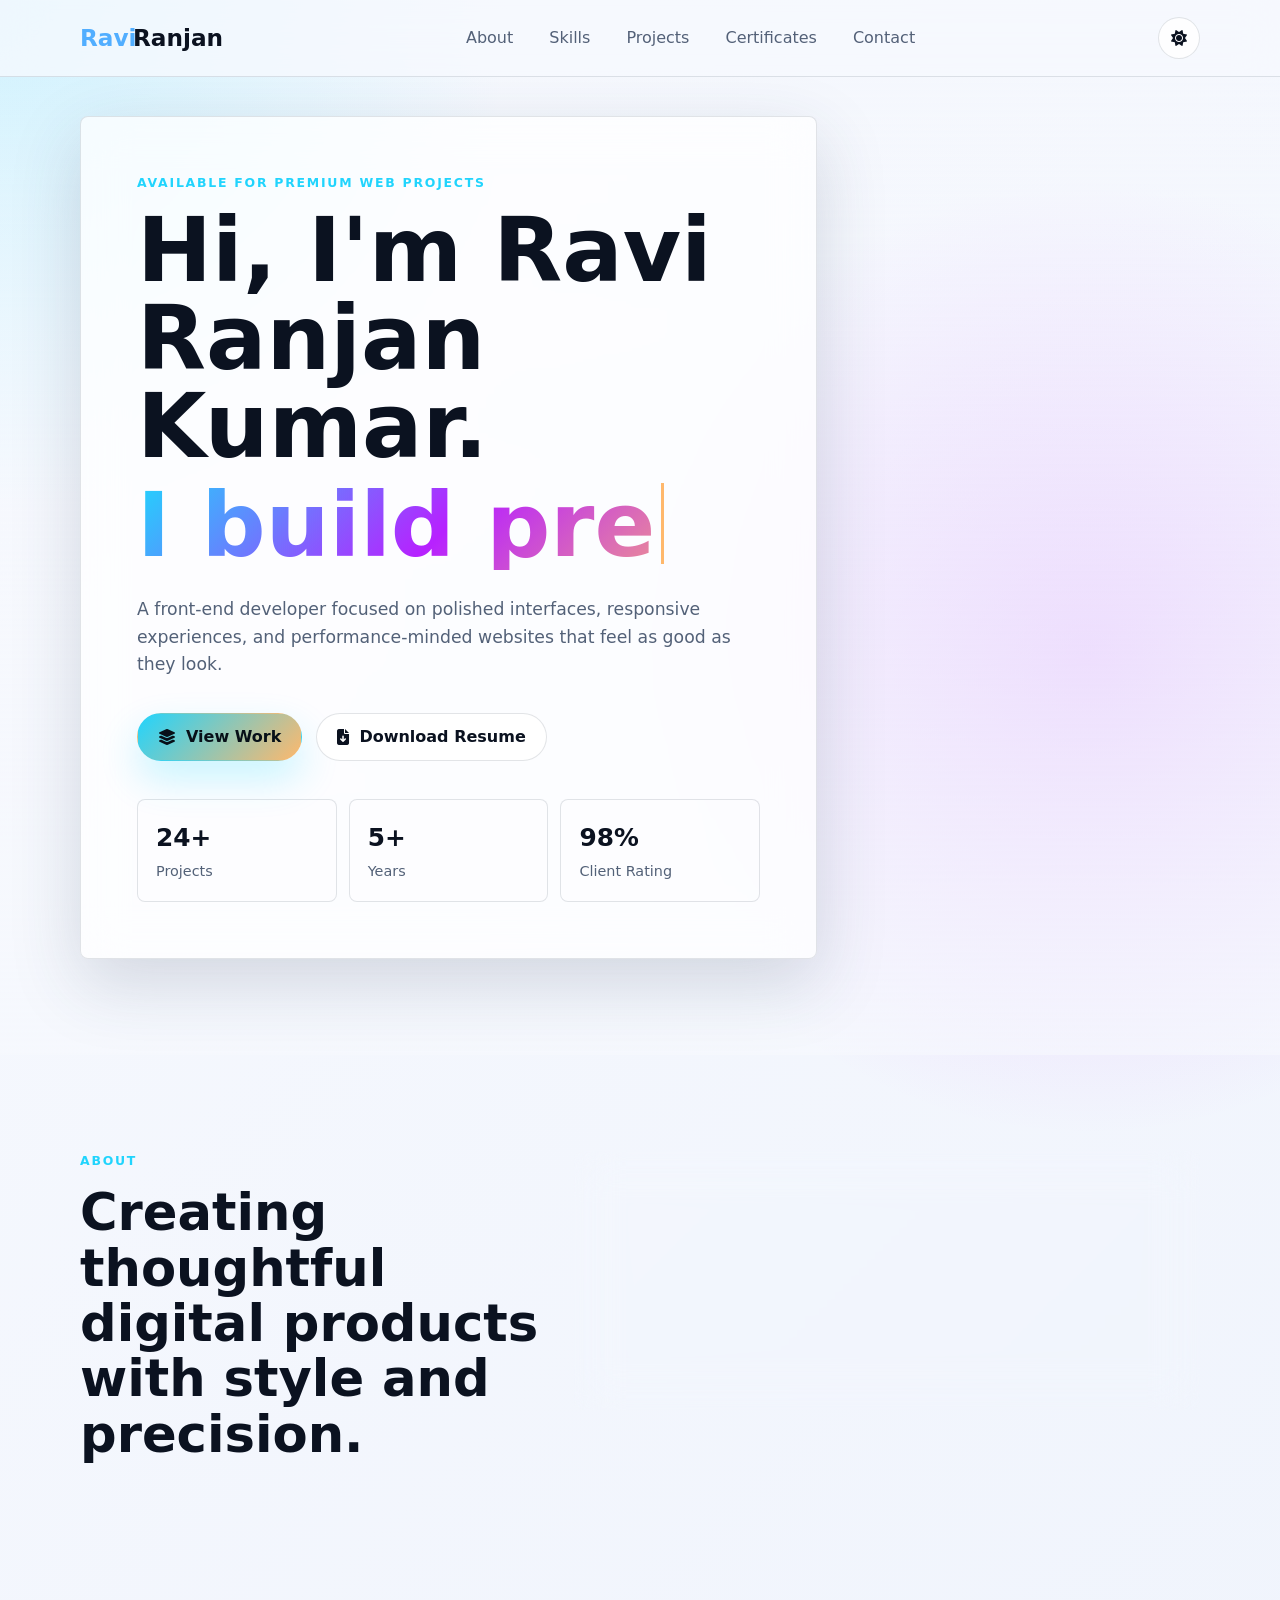
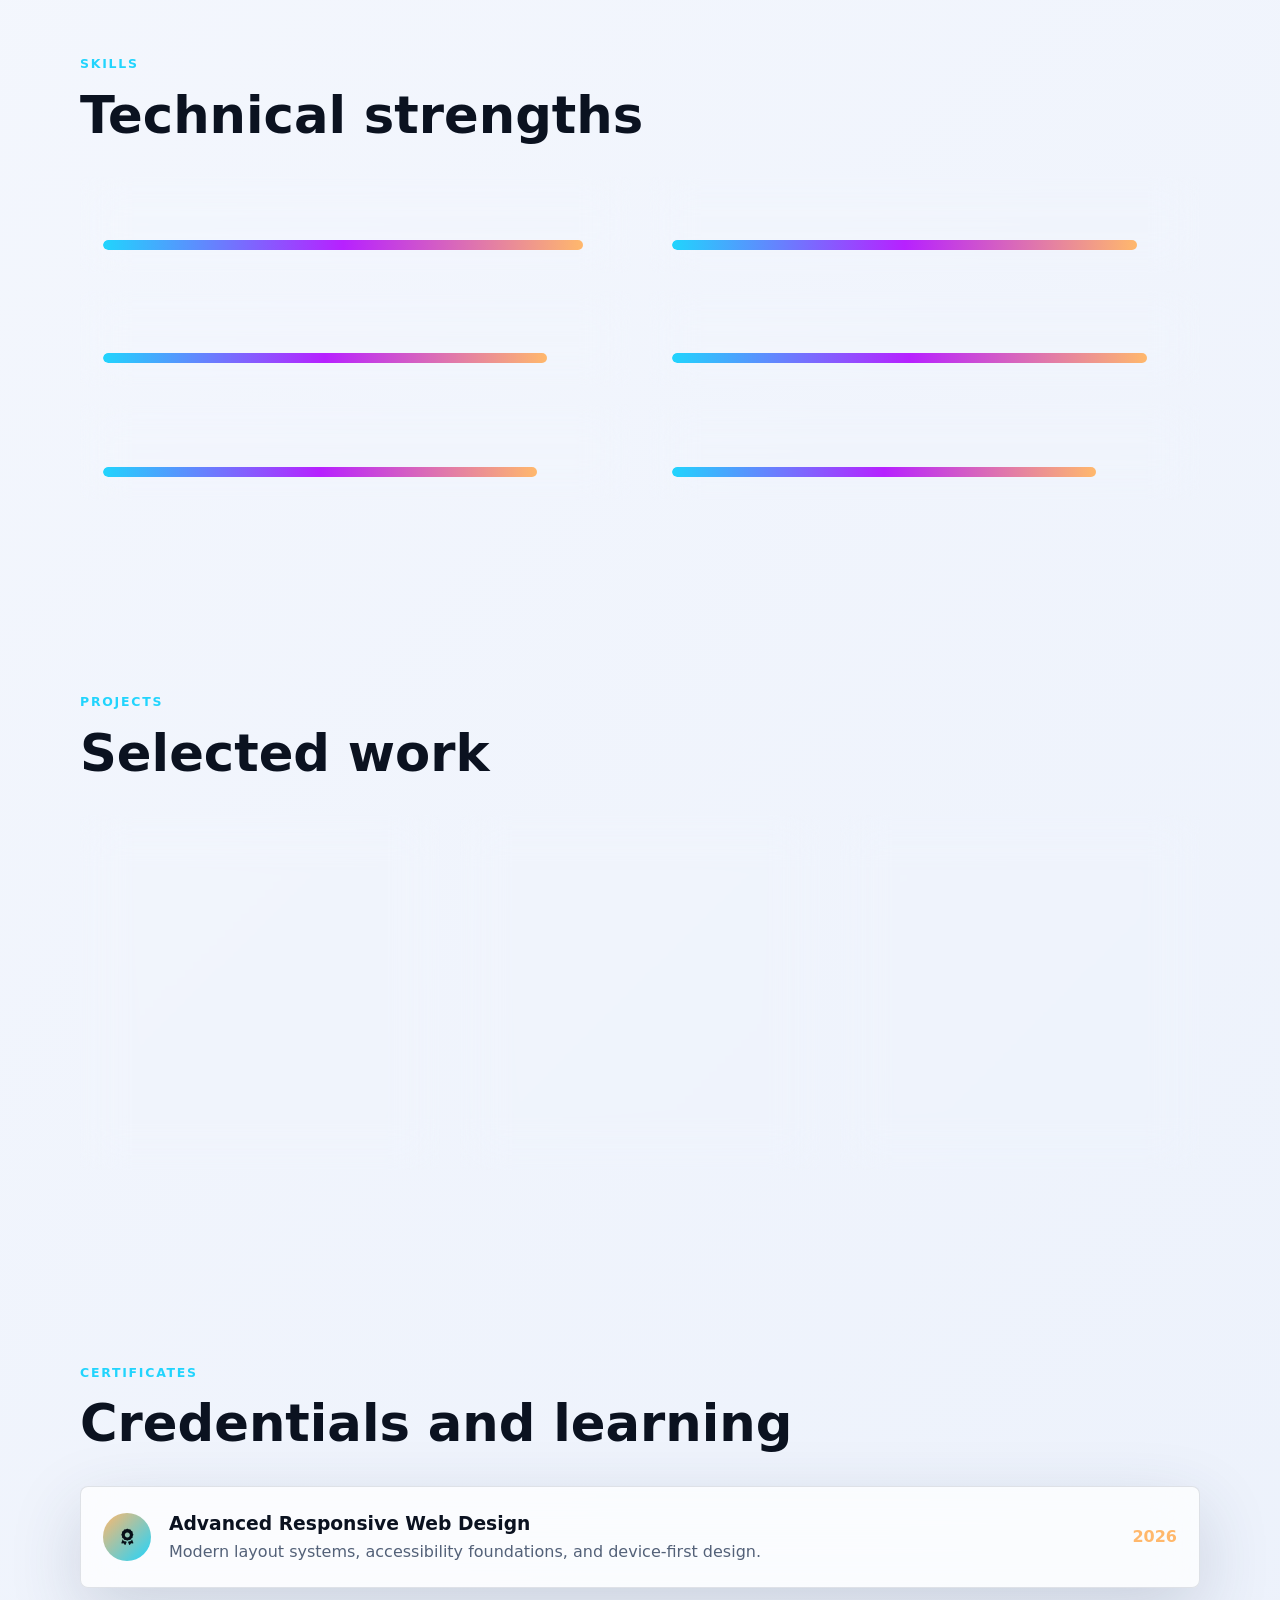
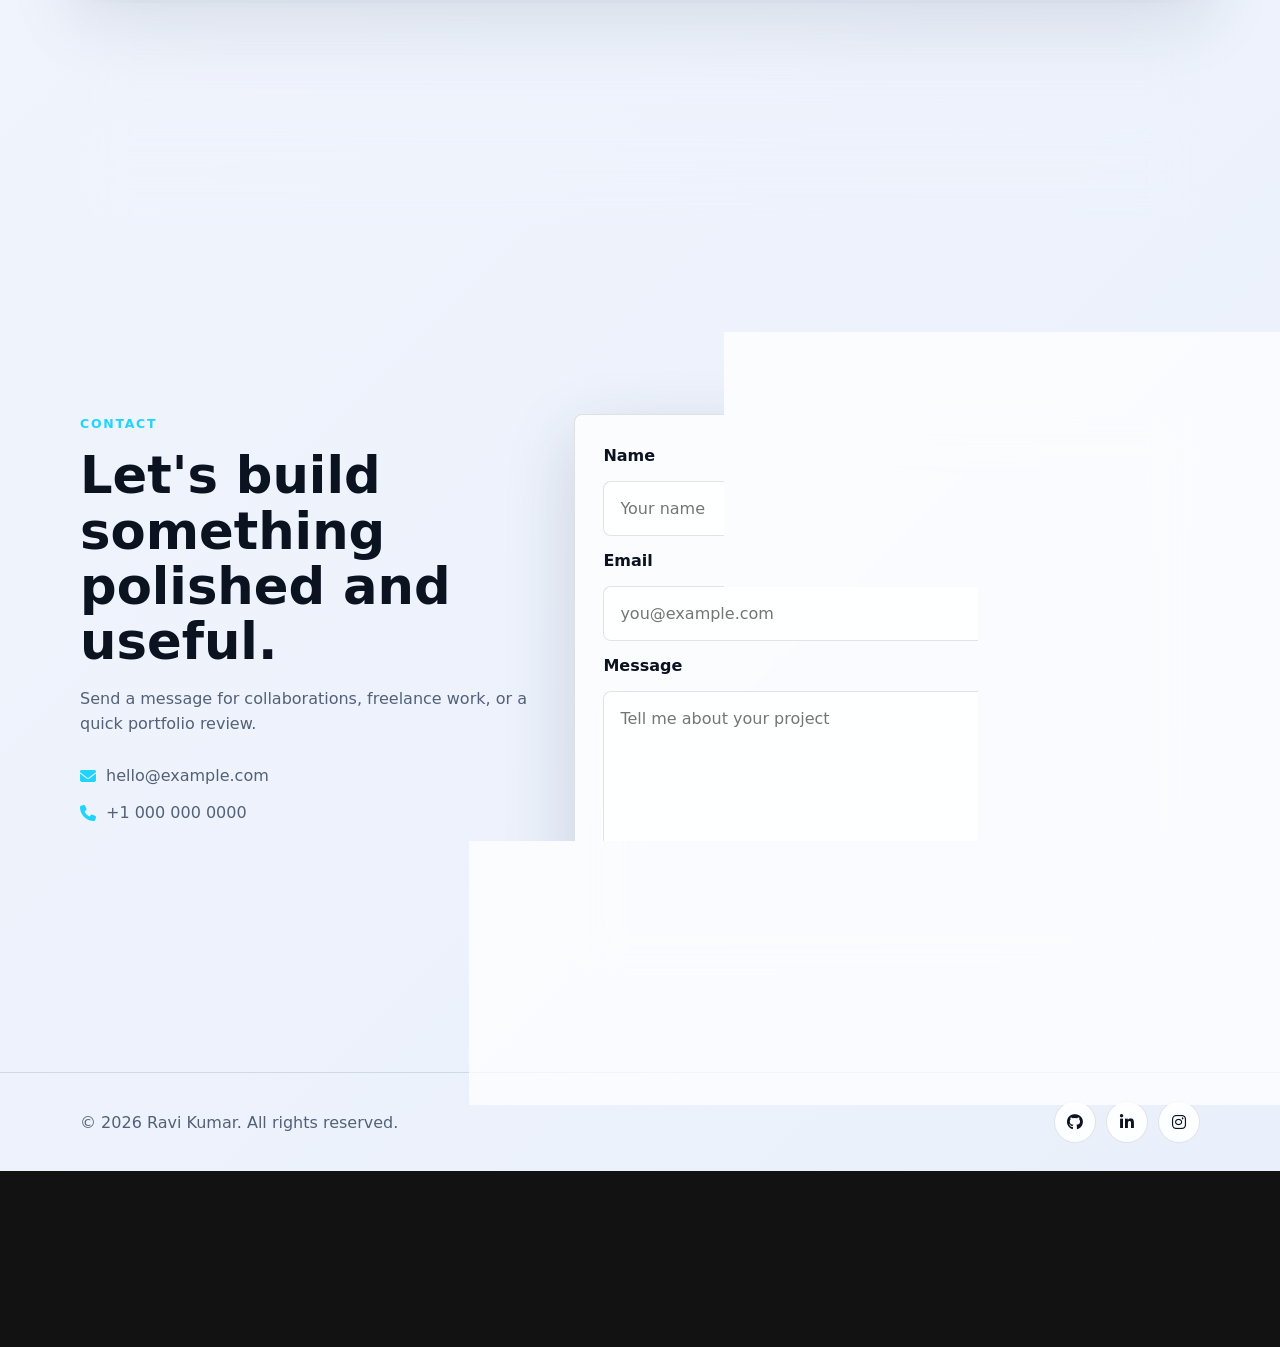
==== index.html @ 1dc15378 "Add initial HTML, CSS, and JavaScript files for portfolio website" ====
<!doctype html>
<html lang="en">
  <head>
    <meta charset="UTF-8" />
    <meta name="viewport" content="width=device-width, initial-scale=1.0" />
    <meta
      name="description"
      content="portfolio website for Ravi Ranjan Kumar, a front-end developer creating elegant, responsive, high-performing digital experiences."
    />
    <meta
      name="keywords"
      content="portfolio, front-end developer, web developer, UI designer, JavaScript, responsive website"
    />
    <meta name="author" content="Ravi Ranjan Kumar" />
    <meta name="theme-color" content="#0d1117" />
    <meta property="og:title" content="Ravi Ranjan Kumar | Portfolio" />
    <meta
      property="og:description"
      content="Explore projects, skills, certificates, and contact details for Ravi Ranjan Kumar."
    />
    <meta property="og:type" content="website" />
    <meta
      property="og:image"
      content="https://images.unsplash.com/photo-1498050108023-c5249f4df085"
    />
    <title>Ravi Ranjan Kumar | Portfolio</title>
    <link rel="canonical" href="https://example.com/" />
    <link rel="preconnect" href="https://cdnjs.cloudflare.com" />
    <link
      rel="stylesheet"
      href="https://cdnjs.cloudflare.com/ajax/libs/font-awesome/6.5.2/css/all.min.css"
    />
    <link rel="stylesheet" href="style.css" />
    <script type="application/ld+json">
      {
        "@context": "https://schema.org",
        "@type": "Person",
        "name": "Ravi Ranjan Kumar",
        "jobTitle": "Computer Science Student",
        "url": "https://yourdomain.com",
        "sameAs": [
          "https://github.com/raviranjan9601",
          "https://www.linkedin.com/in/raviranjan9601/"
        ],
        "knowsAbout": [
          "C",
          "Python",
          "HTML",
          "CSS",
          "JavaScript",
          "React",
          "Git",
          "GitHub"
        ]
      }
    </script>
  </head>
  <body>
    <header class="site-header" id="top">
      <nav class="nav container" aria-label="Primary navigation">
        <a class="logo" href="#top" aria-label="Ravi Ranjan Kumar home"
          ><span>Ravi</span>Ranjan</a
        >
        <button
          class="nav-toggle"
          type="button"
          aria-label="Open navigation"
          aria-expanded="false"
        >
          <i class="fa-solid fa-bars"></i>
        </button>
        <ul class="nav-menu">
          <li><a href="#about">About</a></li>
          <li><a href="#skills">Skills</a></li>
          <li><a href="#projects">Projects</a></li>
          <li><a href="#certificates">Certificates</a></li>
          <li><a href="#contact">Contact</a></li>
        </ul>
        <button
          class="theme-toggle"
          type="button"
          aria-label="Toggle dark and light mode"
        >
          <i class="fa-solid fa-moon"></i>
        </button>
      </nav>
    </header>
    <main>
      <section class="hero section" aria-labelledby="hero-title">
        <div class="hero-bg" aria-hidden="true"></div>
        <div class="container hero-grid">
          <div class="hero-content glass-panel">
            <p class="eyebrow">Available for premium web projects</p>
            <h1 id="hero-title">
              Hi, I'm Ravi Ranjan Kumar.<span class="typing-line"
                >I build <span id="typing-text"></span
              ></span>
            </h1>
            <p class="hero-copy">
              A front-end developer focused on polished interfaces, responsive
              experiences, and performance-minded websites that feel as good as
              they look.
            </p>
            <div class="hero-actions">
              <a class="btn primary" href="#projects"
                ><i class="fa-solid fa-layer-group"></i>View Work</a
              >
              <button class="btn secondary" id="resumeBtn" type="button">
                <i class="fa-solid fa-file-arrow-down"></i>Download Resume
              </button>
            </div>
            <div class="hero-stats" aria-label="Portfolio highlights">
              <div><strong>24+</strong><span>Projects</span></div>
              <div><strong>5+</strong><span>Years</span></div>
              <div><strong>98%</strong><span>Client Rating</span></div>
            </div>
          </div>
          <!-- <aside class="profile-card glass-panel" aria-label="Profile summary">
            <div class="profile-orbit"></div>
            <div class="avatar"><i class="fa-solid fa-code"></i></div>
            <h2>Front-End Developer</h2>
            <p>
              Design systems, animated UI, accessible layouts, and clean
              JavaScript.
            </p>
            <div class="socials" aria-label="Social media links">
              <a
                href="https://github.com/raviranjan9601"
                aria-label="GitHub profile"
                ><i class="fa-brands fa-github"></i
              ></a>
              <a
                href="https://linkedin.com/in/raviranjan9601"
                aria-label="LinkedIn profile"
                ><i class="fa-brands fa-linkedin-in"></i
              ></a>
              <a
                href="https://instagram.com/raviranjan.9601"
                aria-label="Instagram profile"
                ><i class="fa-brands fa-instagram"></i
              ></a>
              <a href="mailto:raviranjan9601@gmail.com" aria-label="Email Ravi"
                ><i class="fa-solid fa-envelope"></i
              ></a>
            </div>
          </aside> -->
        </div>
      </section>
      <section class="section about" id="about" aria-labelledby="about-title">
        <div class="container split-section">
          <div>
            <p class="section-kicker">About</p>
            <h2 id="about-title">
              Creating thoughtful digital products with style and precision.
            </h2>
          </div>
          <div class="glass-panel prose">
            <p>
              I craft modern web experiences for founders, agencies, and teams
              who care about visual quality, usability, and dependable
              execution. My work combines clean front-end architecture with a
              sharp eye for interaction detail.
            </p>
            <p>
              From landing pages to product dashboards, I turn ideas into fast,
              responsive, accessible interfaces built with HTML, CSS, and
              JavaScript.
            </p>
          </div>
        </div>
      </section>
      <section class="section" id="skills" aria-labelledby="skills-title">
        <div class="container">
          <div class="section-heading">
            <p class="section-kicker">Skills</p>
            <h2 id="skills-title">Technical strengths</h2>
          </div>
          <div class="skills-grid">
            <article class="skill-card glass-panel">
              <div class="skill-top">
                <span><i class="fa-brands fa-html5"></i>HTML5</span
                ><strong>95%</strong>
              </div>
              <div class="progress"><span style="--level: 95%"></span></div>
            </article>
            <article class="skill-card glass-panel">
              <div class="skill-top">
                <span><i class="fa-brands fa-css3-alt"></i>CSS3</span
                ><strong>92%</strong>
              </div>
              <div class="progress"><span style="--level: 92%"></span></div>
            </article>
            <article class="skill-card glass-panel">
              <div class="skill-top">
                <span><i class="fa-brands fa-js"></i>JavaScript</span
                ><strong>88%</strong>
              </div>
              <div class="progress"><span style="--level: 88%"></span></div>
            </article>
            <article class="skill-card glass-panel">
              <div class="skill-top">
                <span
                  ><i class="fa-solid fa-mobile-screen"></i>Responsive UI</span
                ><strong>94%</strong>
              </div>
              <div class="progress"><span style="--level: 94%"></span></div>
            </article>
            <article class="skill-card glass-panel">
              <div class="skill-top">
                <span><i class="fa-solid fa-gauge-high"></i>Performance</span
                ><strong>86%</strong>
              </div>
              <div class="progress"><span style="--level: 86%"></span></div>
            </article>
            <article class="skill-card glass-panel">
              <div class="skill-top">
                <span
                  ><i class="fa-solid fa-universal-access"></i
                  >Accessibility</span
                ><strong>84%</strong>
              </div>
              <div class="progress"><span style="--level: 84%"></span></div>
            </article>
          </div>
        </div>
      </section>
      <section
        class="section projects"
        id="projects"
        aria-labelledby="projects-title"
      >
        <div class="container">
          <div class="section-heading">
            <p class="section-kicker">Projects</p>
            <h2 id="projects-title">Selected work</h2>
          </div>
          <div class="project-grid">
            <article class="project-card glass-panel">
              <div class="project-icon">
                <i class="fa-solid fa-chart-line"></i>
              </div>
              <h3>Insight Analytics</h3>
              <p>
                A responsive SaaS dashboard with real-time cards, animated
                charts, and refined data states.
              </p>
              <div class="tags">
                <span>HTML</span><span>CSS</span><span>JavaScript</span>
              </div>
              <a href="#contact"
                >Discuss Project <i class="fa-solid fa-arrow-right"></i
              ></a>
            </article>
            <article class="project-card glass-panel">
              <div class="project-icon"><i class="fa-solid fa-store"></i></div>
              <h3>Nova Commerce</h3>
              <p>
                A premium storefront concept with product filtering, polished
                cards, and mobile-first checkout UI.
              </p>
              <div class="tags">
                <span>UI</span><span>Responsive</span><span>SEO</span>
              </div>
              <a href="#contact"
                >Discuss Project <i class="fa-solid fa-arrow-right"></i
              ></a>
            </article>
            <article class="project-card glass-panel">
              <div class="project-icon">
                <i class="fa-solid fa-calendar-check"></i>
              </div>
              <h3>Studio Planner</h3>
              <p>
                A clean productivity interface with task boards, calendar
                previews, and smooth micro-interactions.
              </p>
              <div class="tags">
                <span>UX</span><span>Animation</span><span>CSS</span>
              </div>
              <a href="#contact"
                >Discuss Project <i class="fa-solid fa-arrow-right"></i
              ></a>
            </article>
          </div>
        </div>
      </section>
      <section
        class="section"
        id="certificates"
        aria-labelledby="certificates-title"
      >
        <div class="container">
          <div class="section-heading">
            <p class="section-kicker">Certificates</p>
            <h2 id="certificates-title">Credentials and learning</h2>
          </div>
          <div class="certificate-list">
            <article class="certificate-item glass-panel">
              <i class="fa-solid fa-award"></i>
              <div>
                <h3>Advanced Responsive Web Design</h3>
                <p>
                  Modern layout systems, accessibility foundations, and
                  device-first design.
                </p>
              </div>
              <span>2026</span>
            </article>
            <article class="certificate-item glass-panel">
              <i class="fa-solid fa-certificate"></i>
              <div>
                <h3>JavaScript Algorithms and UI Patterns</h3>
                <p>
                  Interactive components, clean state handling, and browser
                  performance.
                </p>
              </div>
              <span>2025</span>
            </article>
            <article class="certificate-item glass-panel">
              <i class="fa-solid fa-shield-halved"></i>
              <div>
                <h3>Web Accessibility Essentials</h3>
                <p>
                  Semantic HTML, keyboard support, readable contrast, and
                  inclusive interfaces.
                </p>
              </div>
              <span>2025</span>
            </article>
          </div>
        </div>
      </section>
      <section
        class="section contact"
        id="contact"
        aria-labelledby="contact-title"
      >
        <div class="container contact-grid">
          <div>
            <p class="section-kicker">Contact</p>
            <h2 id="contact-title">
              Let's build something polished and useful.
            </h2>
            <p class="contact-copy">
              Send a message for collaborations, freelance work, or a quick
              portfolio review.
            </p>
            <div class="contact-links">
              <a href="mailto:hello@example.com"
                ><i class="fa-solid fa-envelope"></i>hello@example.com</a
              ><a href="tel:+10000000000"
                ><i class="fa-solid fa-phone"></i>+1 000 000 0000</a
              >
            </div>
          </div>
          <form class="contact-form glass-panel" id="contactForm">
            <label for="name">Name</label
            ><input
              id="name"
              name="name"
              type="text"
              placeholder="Your name"
              required
            /><label for="email">Email</label
            ><input
              id="email"
              name="email"
              type="email"
              placeholder="you@example.com"
              required
            /><label for="message">Message</label
            ><textarea
              id="message"
              name="message"
              rows="5"
              placeholder="Tell me about your project"
              required
            ></textarea
            ><button class="btn primary" type="submit">
              <i class="fa-solid fa-paper-plane"></i>Send Message
            </button>
            <p
              class="form-status"
              id="formStatus"
              role="status"
              aria-live="polite"
            ></p>
          </form>
        </div>
      </section>
    </main>
    <footer class="footer">
      <div class="container footer-content">
        <p>&copy; <span id="year"></span> Ravi Kumar. All rights reserved.</p>
        <div class="socials" aria-label="Footer social links">
          <a href="https://github.com/" aria-label="GitHub profile"
            ><i class="fa-brands fa-github"></i></a
          ><a href="https://linkedin.com/" aria-label="LinkedIn profile"
            ><i class="fa-brands fa-linkedin-in"></i></a
          ><a href="https://instagram.com/" aria-label="Instagram profile"
            ><i class="fa-brands fa-instagram"></i
          ></a>
        </div>
      </div>
    </footer>
    <script src="script.js"></script>
  </body>
</html>
---- style.css ----
:root {
  color-scheme: dark;
  --bg: #080b12;
  --bg-soft: #101623;
  --text: #f7f9ff;
  --muted: #aeb8ce;
  --panel: rgba(255, 255, 255, 0.09);
  --panel-strong: rgba(255, 255, 255, 0.14);
  --border: rgba(255, 255, 255, 0.18);
  --shadow: 0 24px 80px rgba(0, 0, 0, 0.35);
  --primary: #21d4fd;
  --secondary: #b721ff;
  --accent: #ffb86c;
  --success: #45f0a3;
  --radius: 8px;
  --header-height: 76px;
}
body.light-mode {
  color-scheme: light;
  --bg: #f7f9fe;
  --bg-soft: #eaf0fb;
  --text: #0b1220;
  --muted: #536178;
  --panel: rgba(255, 255, 255, 0.72);
  --panel-strong: rgba(255, 255, 255, 0.9);
  --border: rgba(20, 36, 63, 0.12);
  --shadow: 0 24px 70px rgba(45, 63, 91, 0.18);
}
* {
  box-sizing: border-box;
}
html {
  scroll-behavior: smooth;
  scroll-padding-top: var(--header-height);
}
body {
  margin: 0;
  min-height: 100vh;
  background:
    radial-gradient(
      circle at top left,
      rgba(33, 212, 253, 0.22),
      transparent 32rem
    ),
    radial-gradient(
      circle at 85% 15%,
      rgba(183, 33, 255, 0.2),
      transparent 30rem
    ),
    linear-gradient(135deg, var(--bg), var(--bg-soft));
  color: var(--text);
  font-family:
    Inter,
    ui-sans-serif,
    system-ui,
    -apple-system,
    BlinkMacSystemFont,
    "Segoe UI",
    sans-serif;
  line-height: 1.6;
  letter-spacing: 0;
}
body.nav-open {
  overflow: hidden;
}
a {
  color: inherit;
  text-decoration: none;
}
button,
input,
textarea {
  font: inherit;
}
.container {
  width: min(1120px, calc(100% - 32px));
  margin: 0 auto;
}
.section {
  padding: 96px 0;
}
.glass-panel {
  background: var(--panel);
  border: 1px solid var(--border);
  border-radius: var(--radius);
  box-shadow: var(--shadow);
  backdrop-filter: blur(22px);
  -webkit-backdrop-filter: blur(22px);
}
.site-header {
  position: fixed;
  z-index: 50;
  top: 0;
  left: 0;
  width: 100%;
  background: rgba(8, 11, 18, 0.65);
  border-bottom: 1px solid var(--border);
  backdrop-filter: blur(20px);
  -webkit-backdrop-filter: blur(20px);
}
body.light-mode .site-header {
  background: rgba(247, 249, 254, 0.78);
}
.nav {
  min-height: var(--header-height);
  display: flex;
  align-items: center;
  justify-content: space-between;
  gap: 18px;
}
.logo {
  display: inline-flex;
  align-items: center;
  gap: 3px;
  font-size: 1.45rem;
  font-weight: 800;
}
.logo span {
  display: grid;
  width: 50px;
  height: 38px;
  place-items: center;
  color: #51aeff;
  border-radius: 50%;
}
.nav-menu {
  display: flex;
  align-items: center;
  justify-content: center;
  gap: 8px;
  padding: 0;
  margin: 0;
  list-style: none;
}
.nav-menu a {
  display: inline-flex;
  min-height: 40px;
  align-items: center;
  padding: 0 14px;
  color: var(--muted);
  border-radius: 999px;
  transition:
    color 0.2s ease,
    background 0.2s ease;
}
.nav-menu a:hover,
.nav-menu a:focus-visible {
  color: var(--text);
  background: var(--panel-strong);
  outline: 0;
}
.theme-toggle,
.nav-toggle {
  display: inline-grid;
  width: 42px;
  height: 42px;
  place-items: center;
  color: var(--text);
  background: var(--panel);
  border: 1px solid var(--border);
  border-radius: 50%;
  cursor: pointer;
}
.nav-toggle {
  display: none;
}
.hero {
  position: relative;
  min-height: 100vh;
  display: grid;
  align-items: center;
  padding-top: calc(var(--header-height) + 40px);
  overflow: hidden;
}
.hero-bg {
  position: absolute;
  inset: 0;
  background: linear-gradient(rgba(8, 11, 18, 0.42), rgba(8, 11, 18, 0.8))
    center/cover;
  opacity: 0.72;
}
body.light-mode .hero-bg {
  background: linear-gradient(
      rgba(247, 249, 254, 0.2),
      rgba(247, 249, 254, 0.82)
    )
    center/cover;
}
.hero-grid {
  position: relative;
  display: grid;
  grid-template-columns: minmax(0, 1.35fr) minmax(280px, 0.65fr);
  gap: 28px;
  align-items: center;
}
.hero-content {
  padding: clamp(28px, 5vw, 56px);
}
.eyebrow,
.section-kicker {
  margin: 0 0 14px;
  color: var(--primary);
  font-size: 0.78rem;
  font-weight: 800;
  letter-spacing: 0.14em;
  text-transform: uppercase;
}
h1,
h2,
h3,
p {
  overflow-wrap: anywhere;
}
h1 {
  max-width: 880px;
  margin: 0;
  font-size: clamp(2.65rem, 7vw, 5.8rem);
  line-height: 0.98;
}
.typing-line {
  display: block;
  margin-top: 12px;
  background: linear-gradient(
    135deg,
    var(--primary),
    var(--secondary),
    var(--accent)
  );
  -webkit-background-clip: text;
  background-clip: text;
  color: transparent;
}
#typing-text::after {
  content: "";
  display: inline-block;
  width: 3px;
  height: 0.9em;
  margin-left: 6px;
  background: var(--accent);
  vertical-align: -0.08em;
  animation: blink 0.8s steps(2, start) infinite;
}
@keyframes blink {
  50% {
    opacity: 0;
  }
}
.hero-copy {
  max-width: 690px;
  margin: 26px 0 0;
  color: var(--muted);
  font-size: 1.08rem;
}
.hero-actions {
  display: flex;
  flex-wrap: wrap;
  gap: 14px;
  margin-top: 34px;
}
.btn {
  display: inline-flex;
  min-height: 48px;
  align-items: center;
  justify-content: center;
  gap: 10px;
  padding: 0 20px;
  border: 1px solid transparent;
  border-radius: 999px;
  cursor: pointer;
  font-weight: 800;
  transition:
    transform 0.2s ease,
    box-shadow 0.2s ease,
    border-color 0.2s ease;
}
.btn:hover,
.btn:focus-visible {
  transform: translateY(-2px);
  outline: 0;
}
.btn.primary {
  color: #071018;
  background: linear-gradient(135deg, var(--primary), var(--accent));
  box-shadow: 0 18px 38px rgba(33, 212, 253, 0.24);
}
.btn.secondary {
  color: var(--text);
  background: var(--panel-strong);
  border-color: var(--border);
}
.hero-stats {
  display: grid;
  grid-template-columns: repeat(3, minmax(0, 1fr));
  gap: 12px;
  margin-top: 38px;
}
.hero-stats div {
  padding: 18px;
  border: 1px solid var(--border);
  border-radius: var(--radius);
  background: rgba(255, 255, 255, 0.07);
}
.hero-stats strong {
  display: block;
  font-size: 1.55rem;
}
.hero-stats span {
  color: var(--muted);
  font-size: 0.9rem;
}
.profile-card {
  position: relative;
  min-height: 460px;
  display: flex;
  flex-direction: column;
  align-items: center;
  justify-content: center;
  padding: 34px;
  text-align: center;
  overflow: hidden;
}
.profile-card h2 {
  margin: 24px 0 10px;
  font-size: 1.55rem;
}
.profile-card p {
  margin: 0;
  color: var(--muted);
}
.profile-orbit {
  position: absolute;
  width: 260px;
  height: 260px;
  border: 1px solid rgba(255, 255, 255, 0.18);
  border-radius: 50%;
  animation: spin 18s linear infinite;
}
.profile-orbit:before {
  content: "";
  position: absolute;
  top: 24px;
  left: 28px;
  width: 18px;
  height: 18px;
  border-radius: 50%;
  background: var(--accent);
  box-shadow: 0 0 28px var(--accent);
}
@keyframes spin {
  to {
    transform: rotate(360deg);
  }
}
.avatar {
  position: relative;
  display: grid;
  width: 156px;
  height: 156px;
  place-items: center;
  color: #071018;
  background: linear-gradient(
    135deg,
    var(--primary),
    var(--secondary),
    var(--accent)
  );
  border-radius: 50%;
  font-size: 4rem;
}
.socials {
  display: flex;
  flex-wrap: wrap;
  justify-content: center;
  gap: 10px;
  margin-top: 24px;
}
.socials a {
  display: grid;
  width: 42px;
  height: 42px;
  place-items: center;
  color: var(--text);
  background: var(--panel-strong);
  border: 1px solid var(--border);
  border-radius: 50%;
  transition:
    transform 0.2s ease,
    color 0.2s ease;
}
.socials a:hover,
.socials a:focus-visible {
  color: var(--primary);
  transform: translateY(-3px);
  outline: 0;
}
.split-section,
.contact-grid {
  display: grid;
  grid-template-columns: minmax(0, 0.85fr) minmax(0, 1.15fr);
  gap: 32px;
  align-items: start;
}
.section-heading {
  max-width: 720px;
  margin-bottom: 34px;
}
.section h2 {
  margin: 0;
  font-size: clamp(2rem, 4vw, 3.3rem);
  line-height: 1.08;
}
.prose {
  padding: 30px;
}
.prose p {
  margin: 0;
  color: var(--muted);
}
.prose p + p {
  margin-top: 18px;
}
.skills-grid {
  display: grid;
  grid-template-columns: repeat(2, minmax(0, 1fr));
  gap: 18px;
}
.skill-card {
  padding: 22px;
}
.skill-top {
  display: flex;
  justify-content: space-between;
  gap: 16px;
  margin-bottom: 14px;
  font-weight: 800;
}
.skill-top span {
  display: inline-flex;
  align-items: center;
  gap: 10px;
}
.skill-top i {
  color: var(--primary);
}
.progress {
  height: 10px;
  overflow: hidden;
  background: rgba(255, 255, 255, 0.12);
  border-radius: 999px;
}
body.light-mode .progress {
  background: rgba(10, 20, 36, 0.1);
}
.progress span {
  display: block;
  width: var(--level);
  height: 100%;
  background: linear-gradient(
    90deg,
    var(--primary),
    var(--secondary),
    var(--accent)
  );
  border-radius: inherit;
  transform-origin: left;
  animation: grow 1.2s ease both;
}
@keyframes grow {
  from {
    transform: scaleX(0);
  }
}
.project-grid {
  display: grid;
  grid-template-columns: repeat(3, minmax(0, 1fr));
  gap: 20px;
}
.project-card {
  display: flex;
  min-height: 100%;
  flex-direction: column;
  padding: 26px;
  transition:
    transform 0.2s ease,
    border-color 0.2s ease;
}
.project-card:hover {
  transform: translateY(-6px);
  border-color: rgba(33, 212, 253, 0.42);
}
.project-icon {
  display: grid;
  width: 54px;
  height: 54px;
  place-items: center;
  color: #071018;
  background: linear-gradient(135deg, var(--primary), var(--accent));
  border-radius: var(--radius);
  font-size: 1.3rem;
}
.project-card h3 {
  margin: 22px 0 10px;
  font-size: 1.35rem;
}
.project-card p {
  margin: 0;
  color: var(--muted);
}
.tags {
  display: flex;
  flex-wrap: wrap;
  gap: 8px;
  margin: 22px 0;
}
.tags span {
  padding: 6px 10px;
  color: var(--text);
  background: var(--panel-strong);
  border: 1px solid var(--border);
  border-radius: 999px;
  font-size: 0.8rem;
  font-weight: 700;
}
.project-card a {
  display: inline-flex;
  align-items: center;
  gap: 8px;
  margin-top: auto;
  color: var(--primary);
  font-weight: 800;
}
.certificate-list {
  display: grid;
  gap: 16px;
}
.certificate-item {
  display: grid;
  grid-template-columns: auto 1fr auto;
  gap: 18px;
  align-items: center;
  padding: 22px;
}
.certificate-item > i {
  display: grid;
  width: 48px;
  height: 48px;
  place-items: center;
  color: #071018;
  background: linear-gradient(135deg, var(--accent), var(--primary));
  border-radius: 50%;
}
.certificate-item h3,
.certificate-item p {
  margin: 0;
}
.certificate-item p,
.contact-copy {
  color: var(--muted);
}
.certificate-item span {
  color: var(--accent);
  font-weight: 800;
}
.contact-links {
  display: grid;
  gap: 12px;
  margin-top: 26px;
}
.contact-links a {
  display: inline-flex;
  align-items: center;
  gap: 10px;
  color: var(--muted);
}
.contact-links i {
  color: var(--primary);
}
.contact-form {
  display: grid;
  gap: 12px;
  padding: 28px;
}
.contact-form label {
  font-weight: 800;
}
.contact-form input,
.contact-form textarea {
  width: 100%;
  color: var(--text);
  background: rgba(255, 255, 255, 0.08);
  border: 1px solid var(--border);
  border-radius: var(--radius);
  outline: 0;
  padding: 14px 16px;
  resize: vertical;
}
body.light-mode .contact-form input,
body.light-mode .contact-form textarea {
  background: rgba(255, 255, 255, 0.78);
}
.contact-form input:focus,
.contact-form textarea:focus {
  border-color: var(--primary);
  box-shadow: 0 0 0 4px rgba(33, 212, 253, 0.14);
}
.form-status {
  min-height: 24px;
  margin: 2px 0 0;
  color: var(--success);
  font-weight: 800;
}
.footer {
  padding: 28px 0;
  border-top: 1px solid var(--border);
}
.footer-content {
  display: flex;
  align-items: center;
  justify-content: space-between;
  gap: 20px;
}
.footer p {
  margin: 0;
  color: var(--muted);
}
.footer .socials {
  margin-top: 0;
}
@media (max-width: 900px) {
  .section {
    padding: 78px 0;
  }
  .nav-toggle {
    display: inline-grid;
  }
  .nav-menu {
    position: fixed;
    top: var(--header-height);
    right: 16px;
    left: 16px;
    display: grid;
    gap: 6px;
    padding: 16px;
    background: var(--panel-strong);
    border: 1px solid var(--border);
    border-radius: var(--radius);
    box-shadow: var(--shadow);
    transform: translateY(-18px);
    opacity: 0;
    pointer-events: none;
    transition:
      transform 0.2s ease,
      opacity 0.2s ease;
    backdrop-filter: blur(22px);
    -webkit-backdrop-filter: blur(22px);
  }
  .nav-menu.is-open {
    transform: translateY(0);
    opacity: 1;
    pointer-events: auto;
  }
  .nav-menu a {
    width: 100%;
    justify-content: center;
  }
  .hero-grid,
  .split-section,
  .contact-grid {
    grid-template-columns: 1fr;
  }
  .profile-card {
    min-height: 380px;
  }
  .project-grid {
    grid-template-columns: 1fr 1fr;
  }
}
@media (max-width: 640px) {
  .container {
    width: min(100% - 24px, 1120px);
  }
  .section {
    padding: 68px 0;
  }
  .hero {
    min-height: auto;
    padding-bottom: 50px;
  }
  .hero-content {
    padding: 24px;
  }
  .hero-actions,
  .hero-stats,
  .skills-grid,
  .project-grid {
    grid-template-columns: 1fr;
  }
  .hero-actions {
    display: grid;
  }
  .btn {
    width: 100%;
  }
  .certificate-item {
    grid-template-columns: auto 1fr;
  }
  .certificate-item span {
    grid-column: 2;
  }
  .footer-content {
    flex-direction: column;
    text-align: center;
  }
}
@media (prefers-reduced-motion: reduce) {
  *,
  *:before,
  *:after {
    scroll-behavior: auto !important;
    animation-duration: 0.01ms !important;
    animation-iteration-count: 1 !important;
    transition-duration: 0.01ms !important;
  }
}
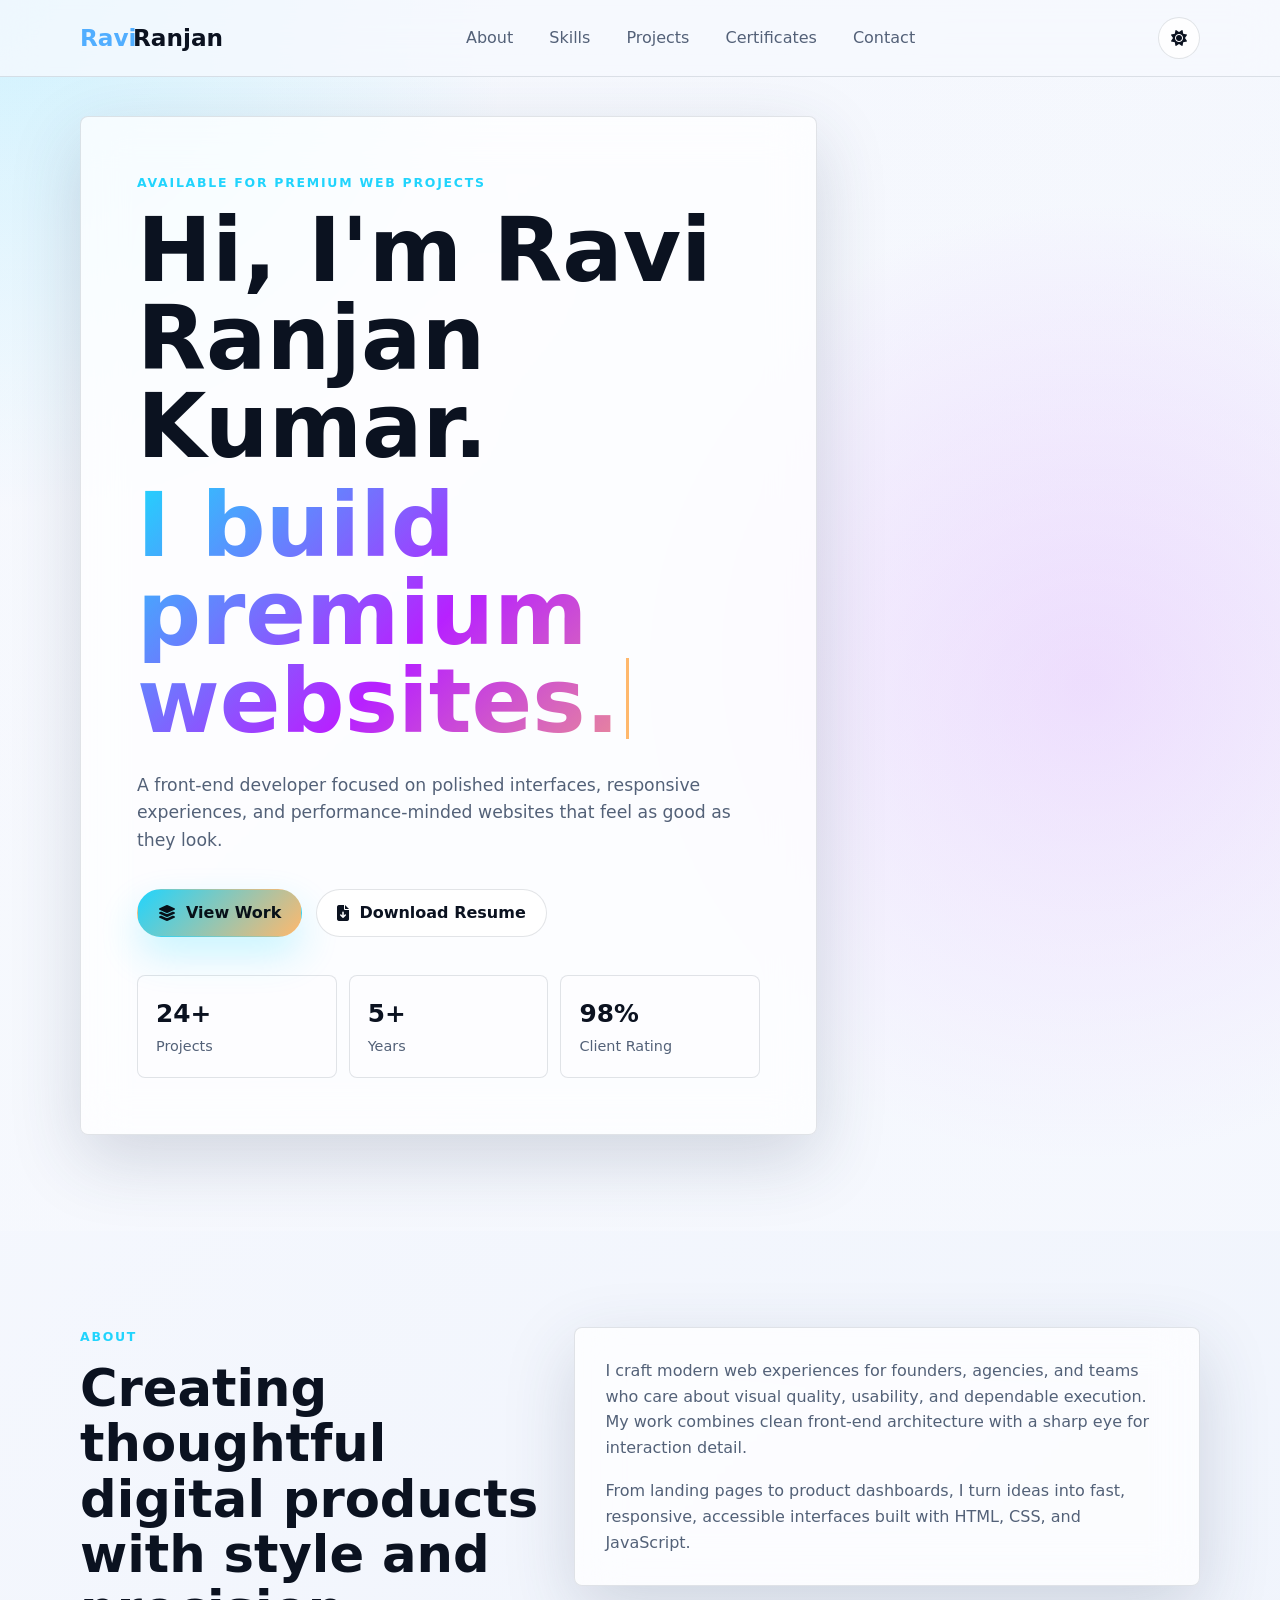
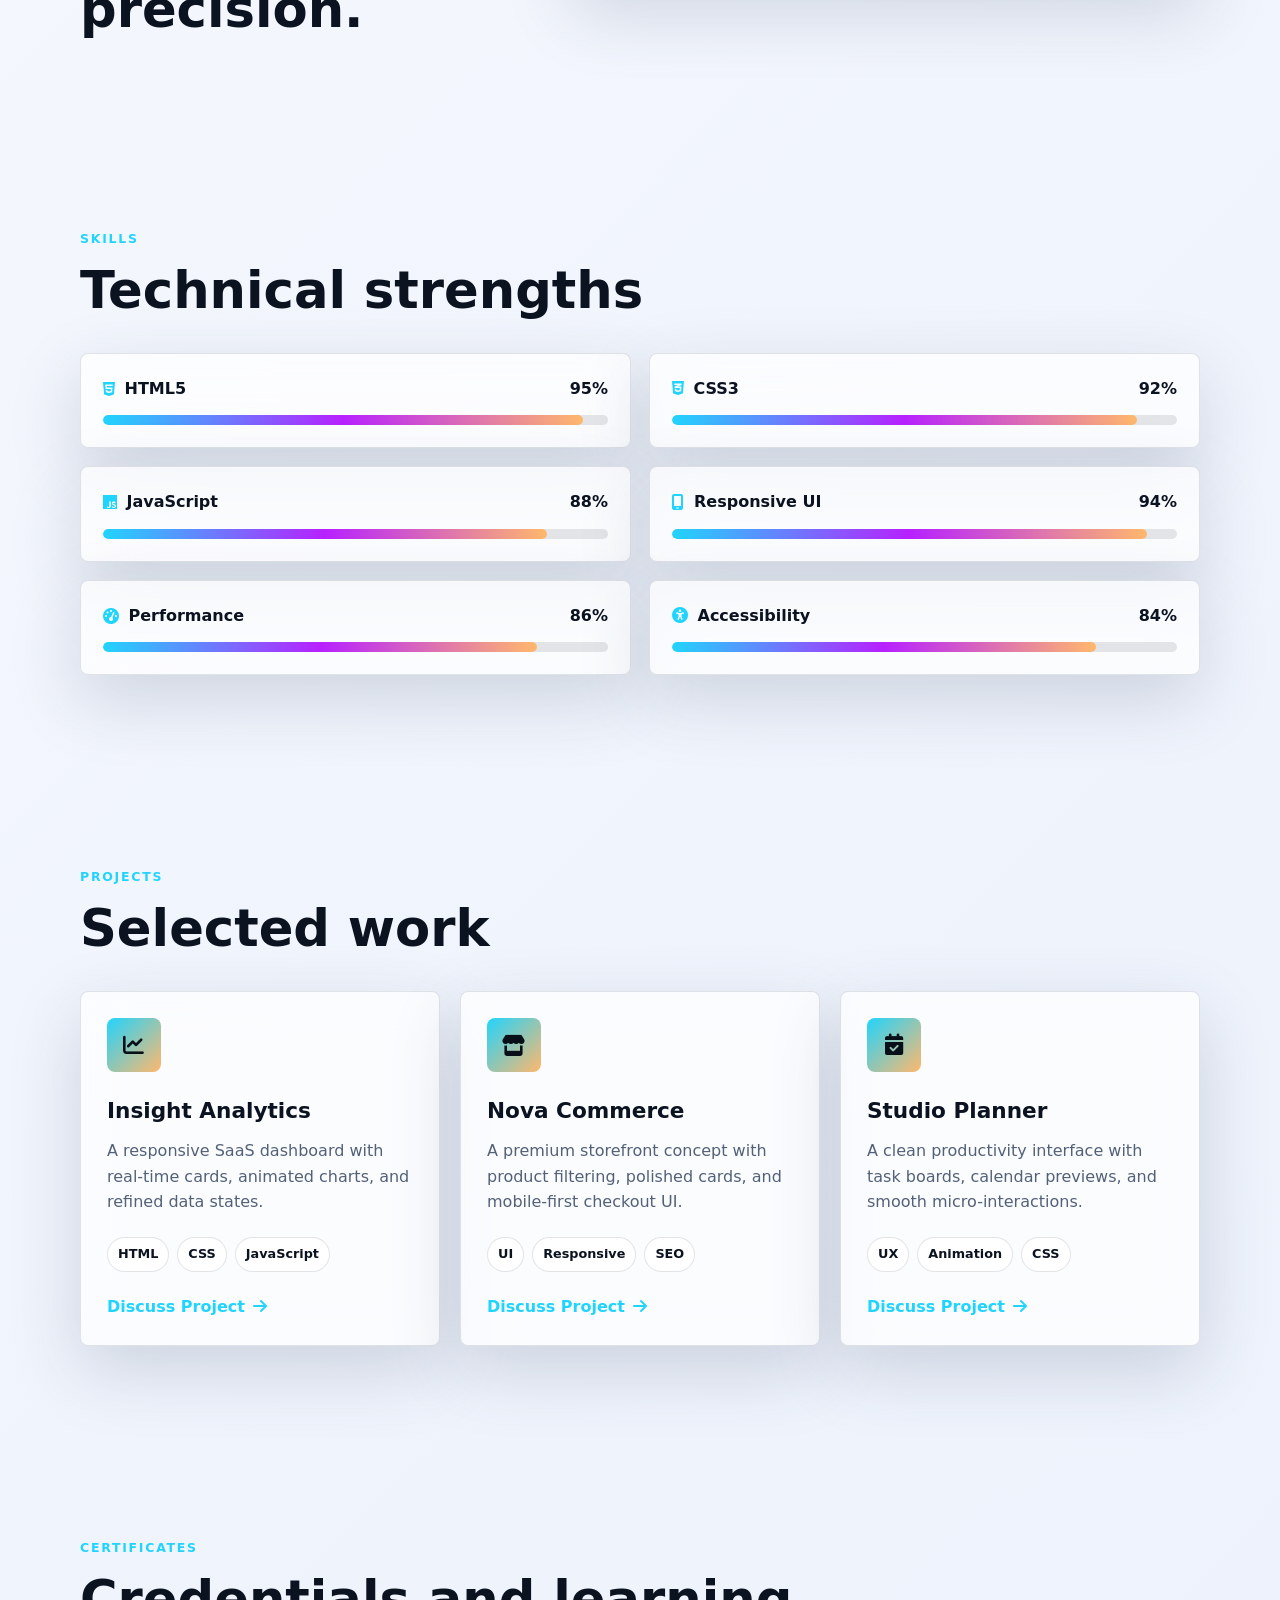
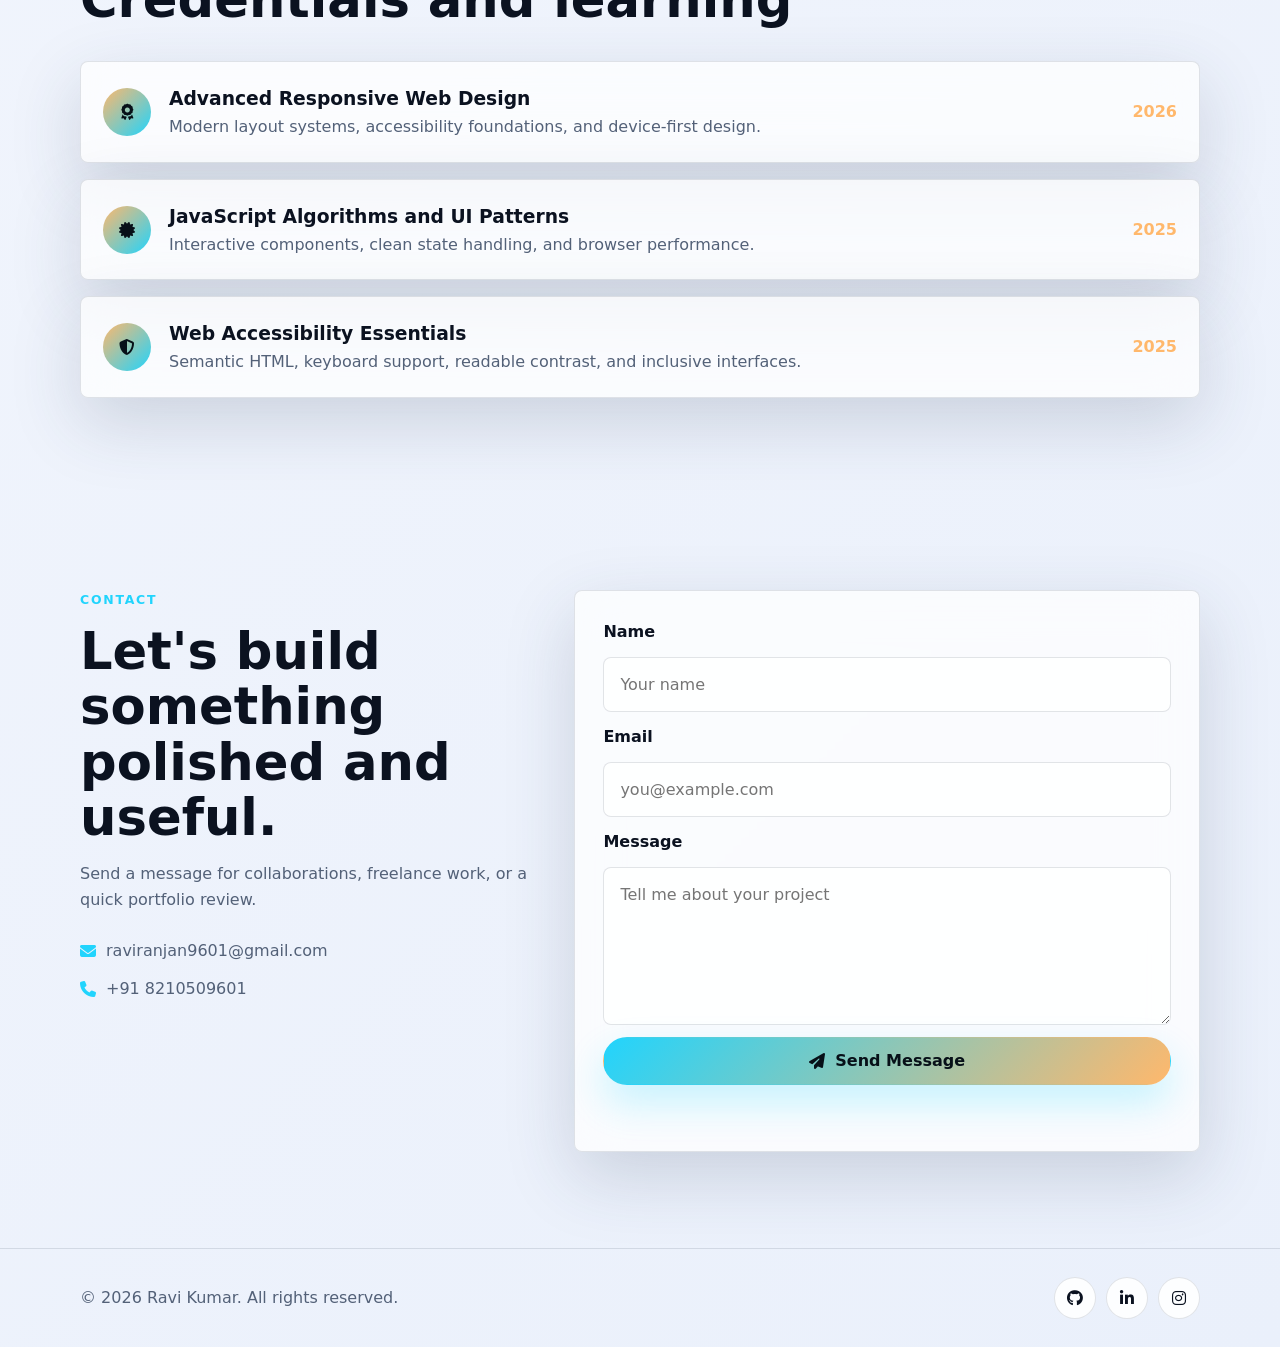
==== commit 33b545bc: "update contact information in index.html" ====
--- a/index.html
+++ b/index.html
@@ -347,10 +347,10 @@
               portfolio review.
             </p>
             <div class="contact-links">
-              <a href="mailto:hello@example.com"
-                ><i class="fa-solid fa-envelope"></i>hello@example.com</a
-              ><a href="tel:+10000000000"
-                ><i class="fa-solid fa-phone"></i>+1 000 000 0000</a
+              <a href="mailto:raviranjan9601@gmail.com"
+                ><i class="fa-solid fa-envelope"></i>raviranjan9601@gmail.com</a
+              ><a href="tel:+918210509601"
+                ><i class="fa-solid fa-phone"></i>+91 8210509601</a
               >
             </div>
           </div>
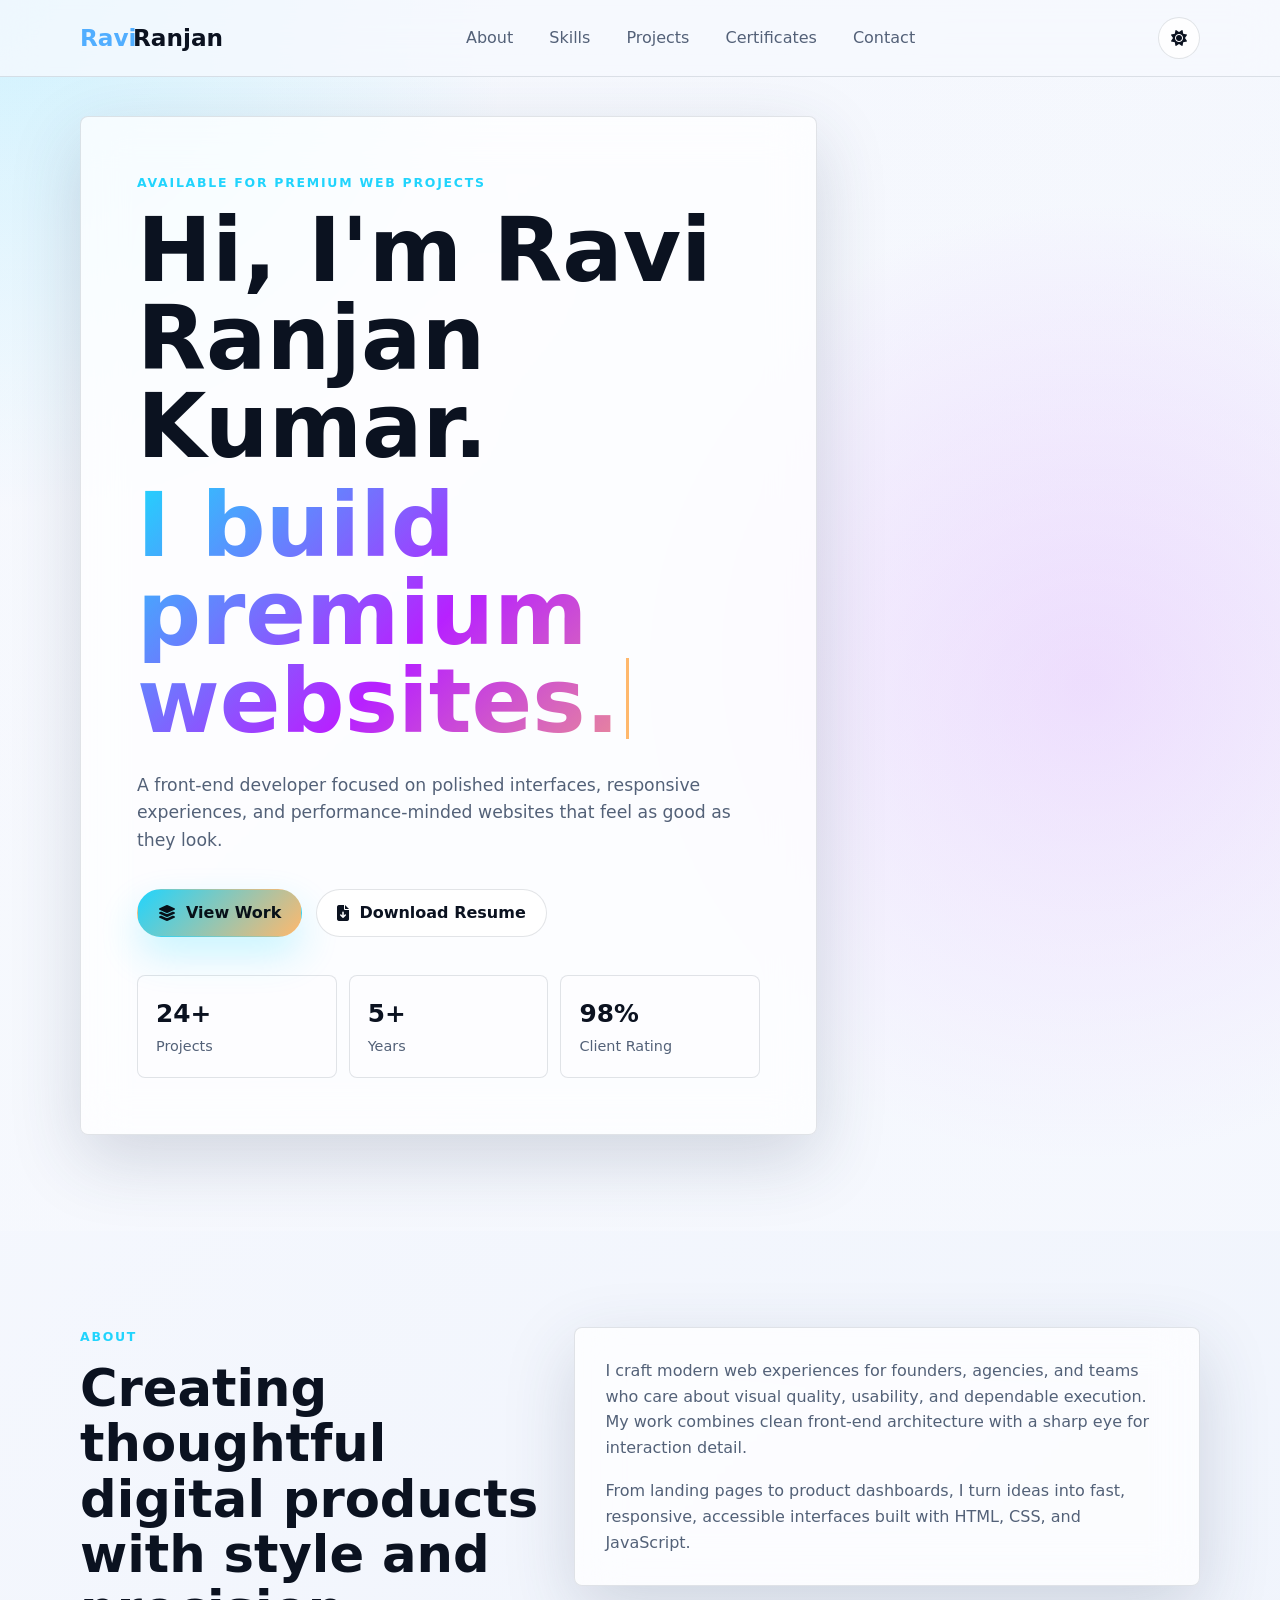
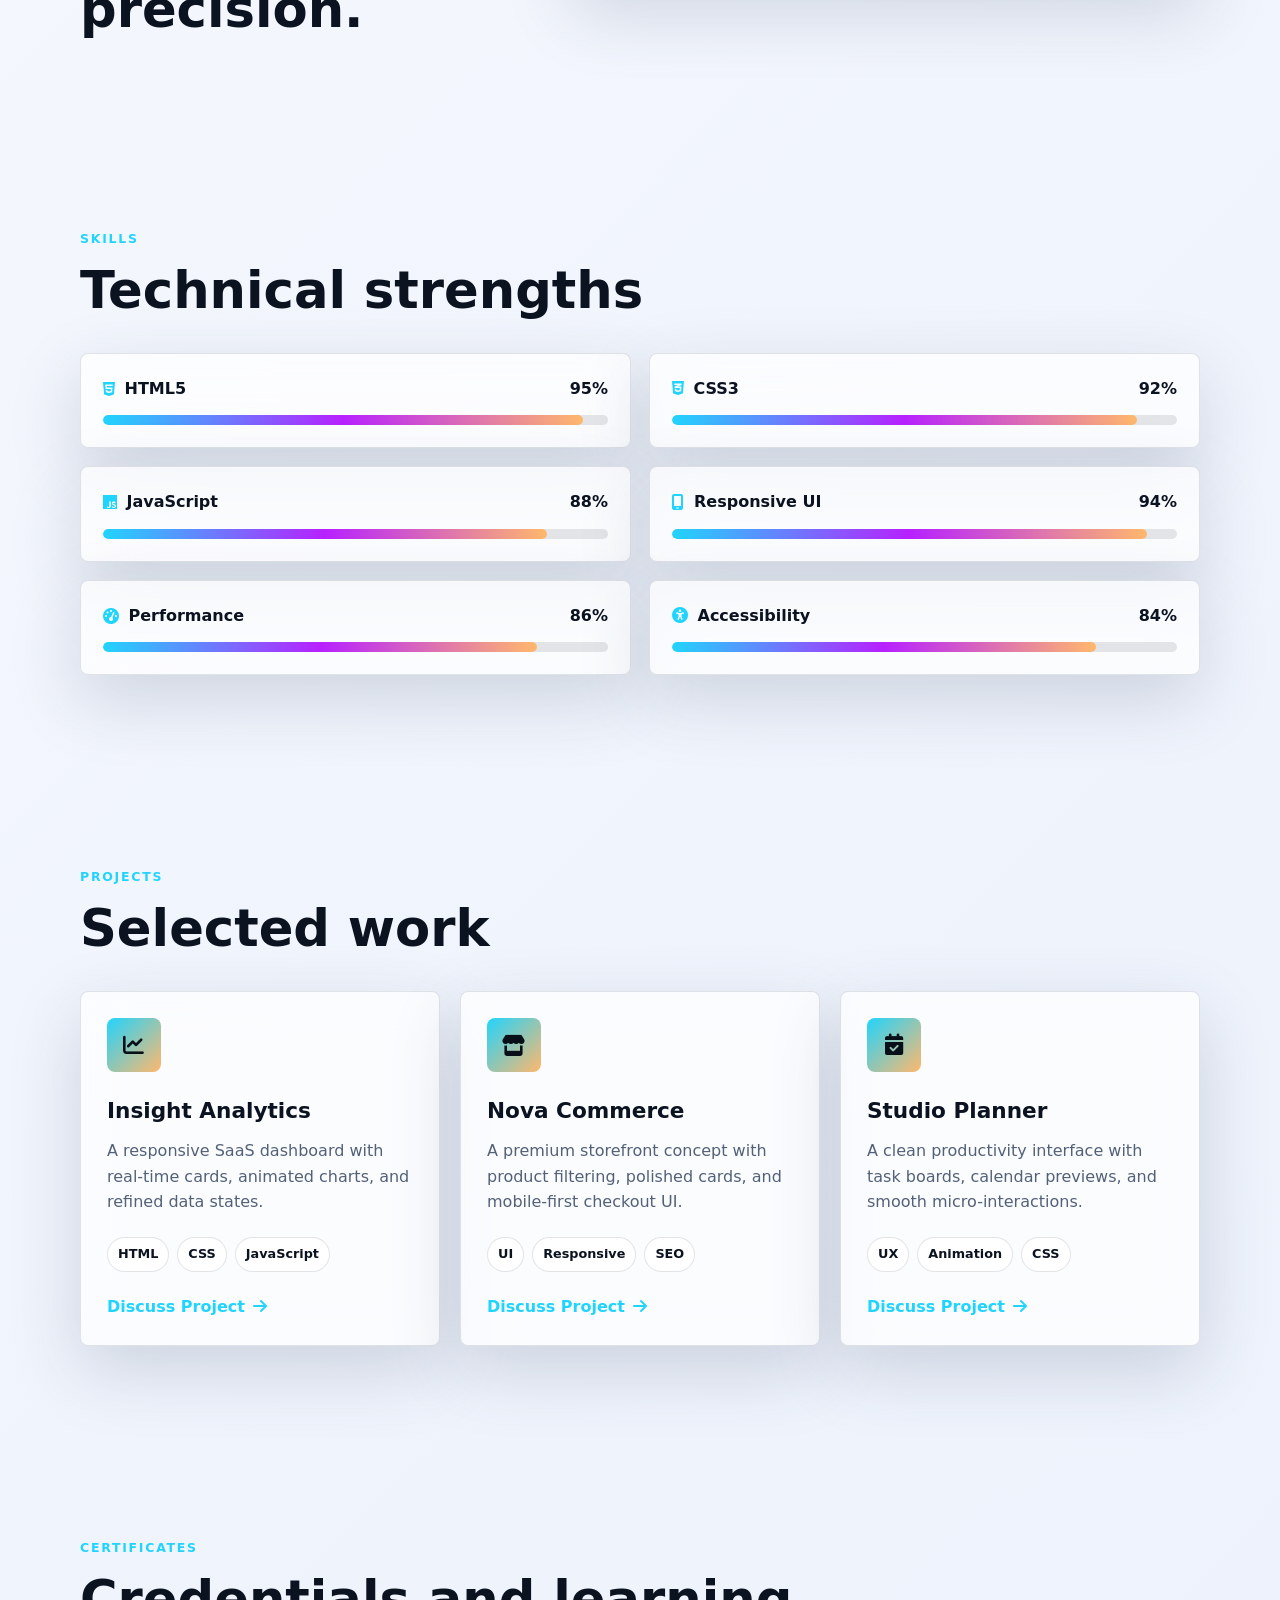
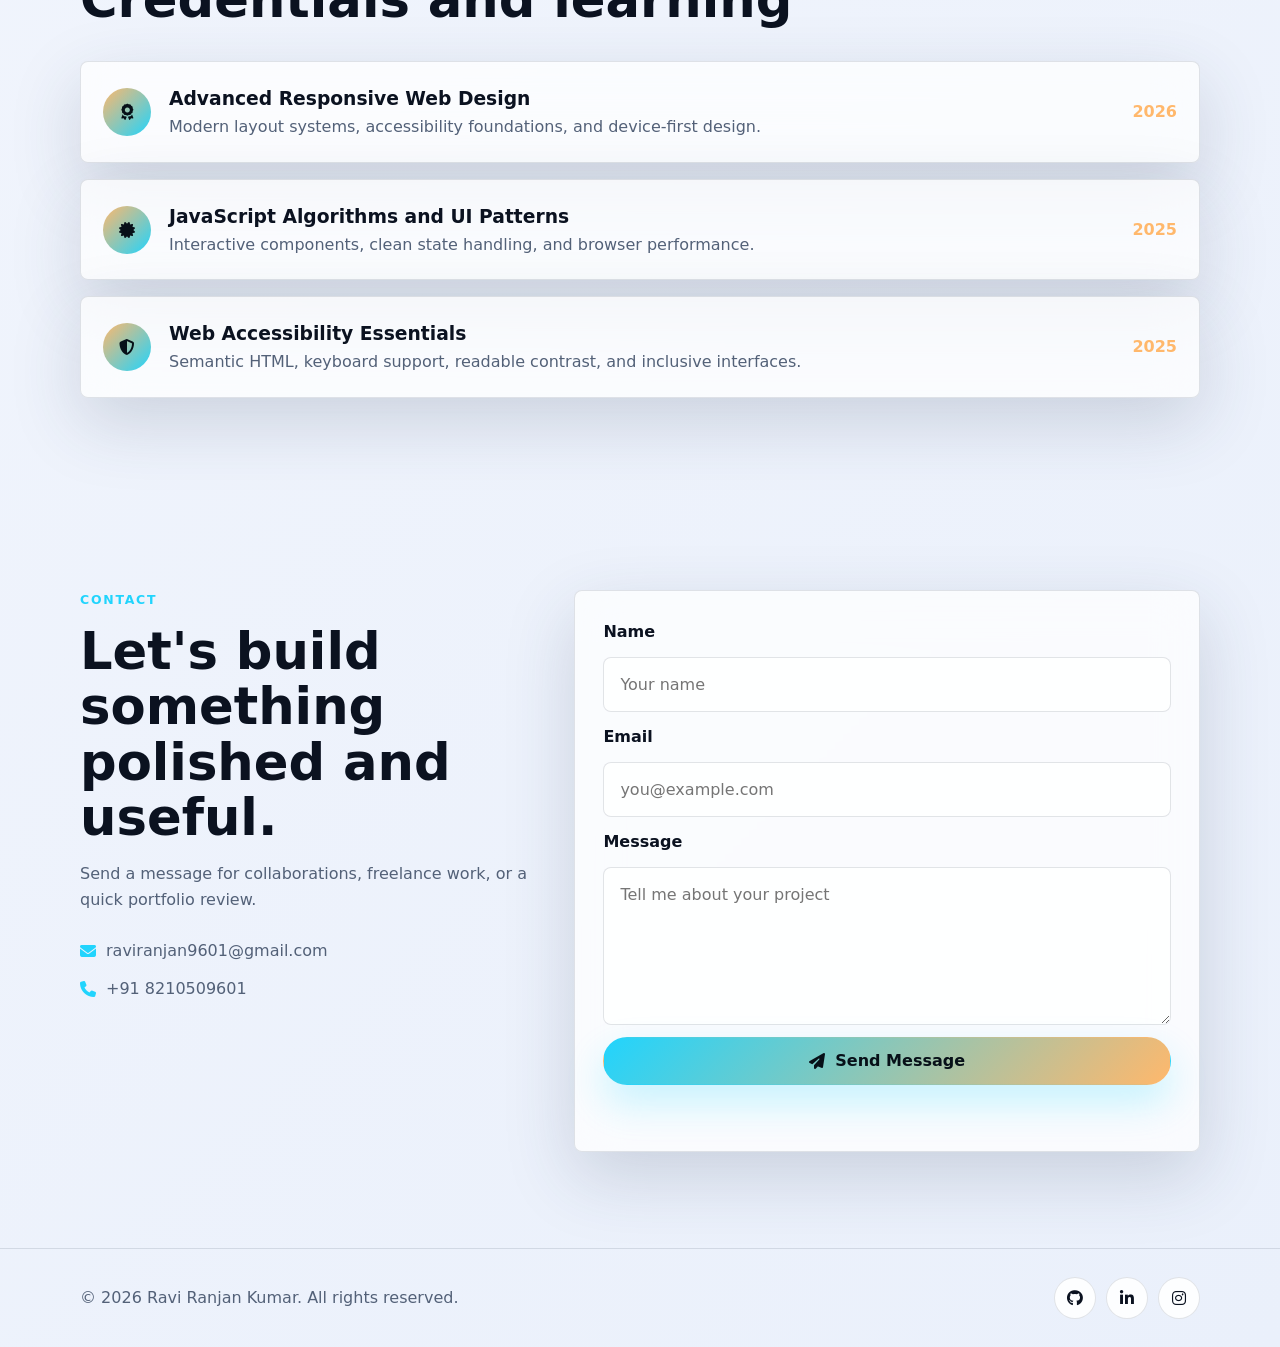
==== commit b4919575: "update social media links" ====
--- a/index.html
+++ b/index.html
@@ -392,13 +392,21 @@
     </main>
     <footer class="footer">
       <div class="container footer-content">
-        <p>&copy; <span id="year"></span> Ravi Kumar. All rights reserved.</p>
+        <p>
+          &copy; <span id="year"></span> Ravi Ranjan Kumar. All rights reserved.
+        </p>
         <div class="socials" aria-label="Footer social links">
-          <a href="https://github.com/" aria-label="GitHub profile"
+          <a
+            href="https://github.com/raviranjan9601"
+            aria-label="GitHub profile"
             ><i class="fa-brands fa-github"></i></a
-          ><a href="https://linkedin.com/" aria-label="LinkedIn profile"
+          ><a
+            href="https://linkedin.com/in/raviranjan9601"
+            aria-label="LinkedIn profile"
             ><i class="fa-brands fa-linkedin-in"></i></a
-          ><a href="https://instagram.com/" aria-label="Instagram profile"
+          ><a
+            href="https://instagram.com/raviranjan.9601"
+            aria-label="Instagram profile"
             ><i class="fa-brands fa-instagram"></i
           ></a>
         </div>
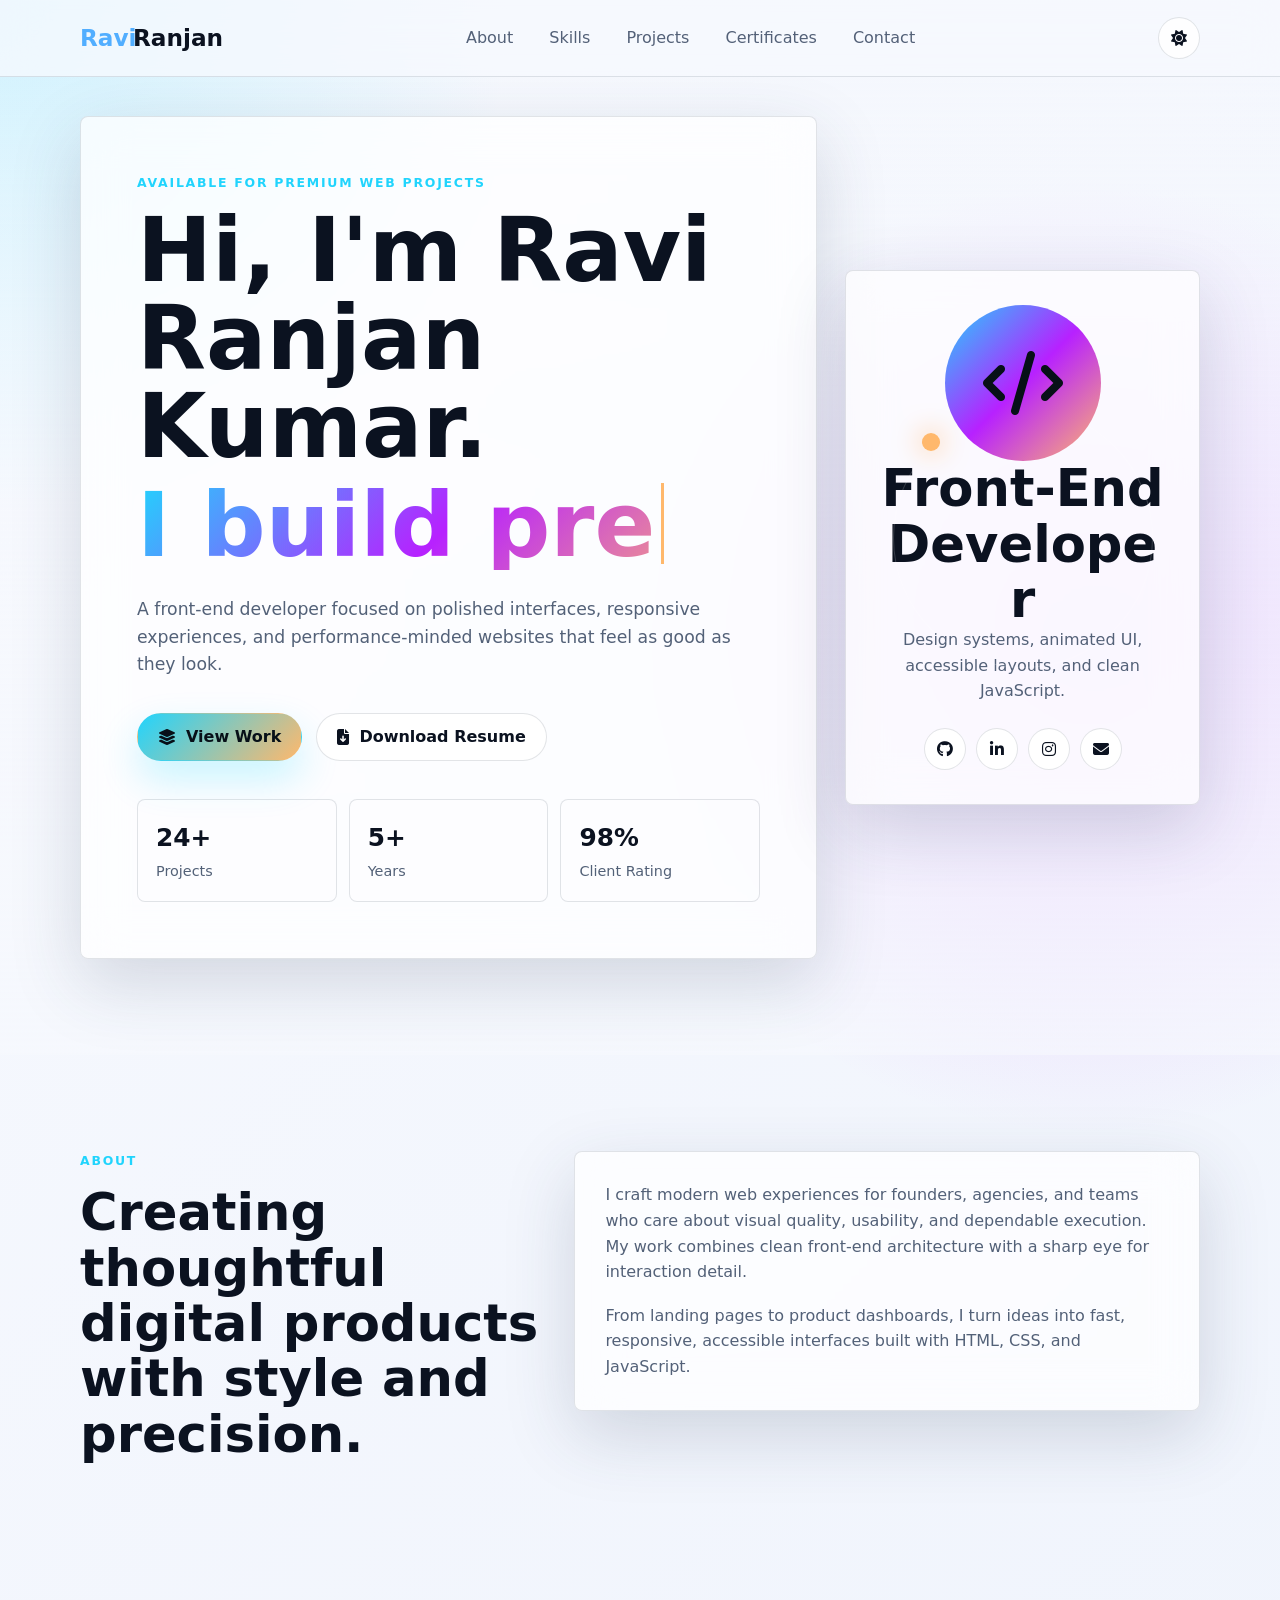
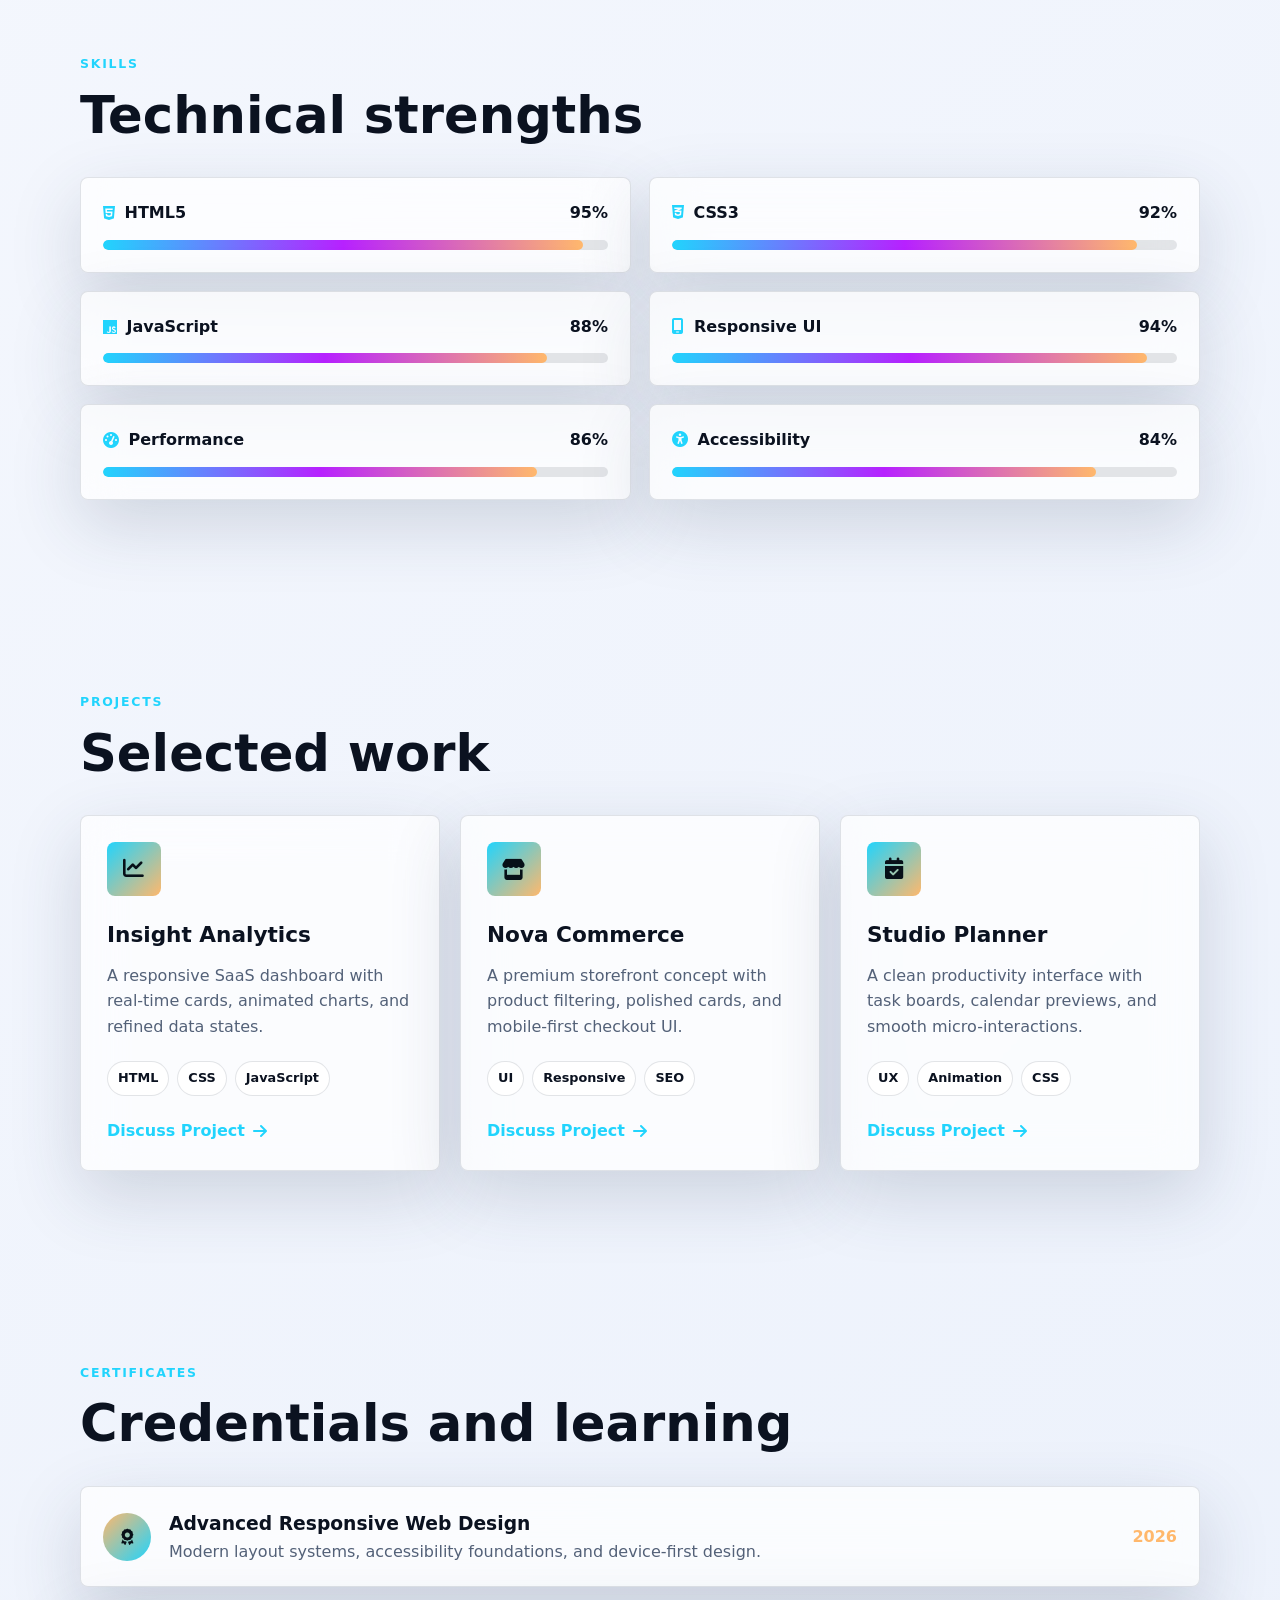
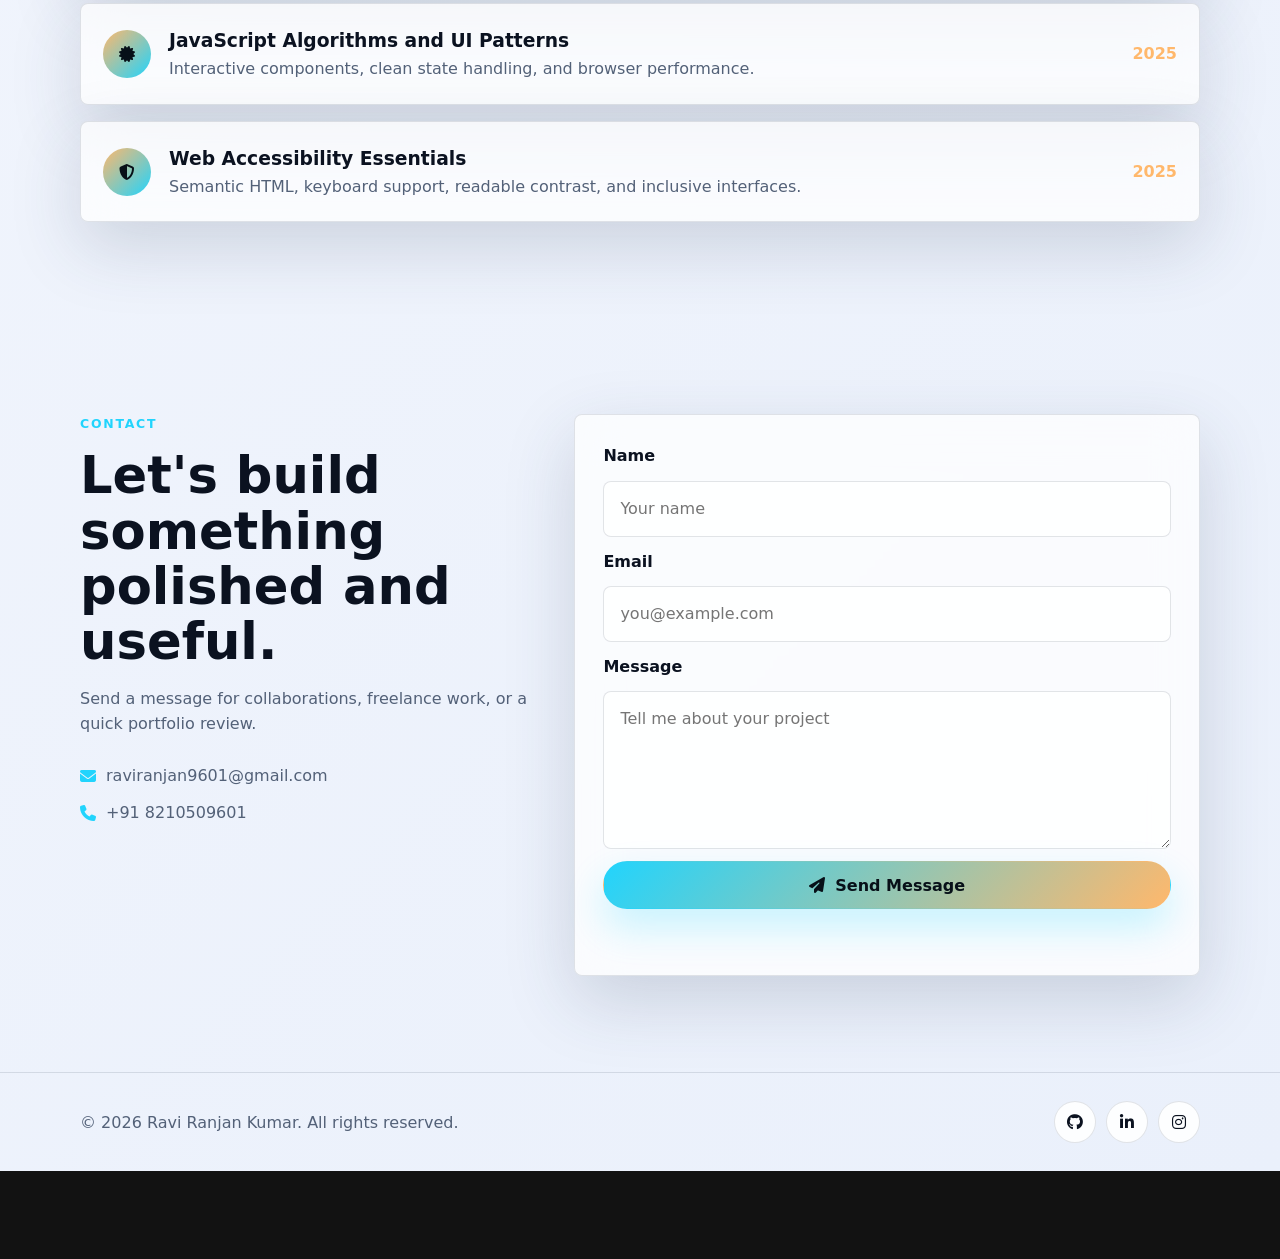
==== commit 6cd8af40: "comment output" ====
--- a/index.html
+++ b/index.html
@@ -115,7 +115,7 @@
               <div><strong>98%</strong><span>Client Rating</span></div>
             </div>
           </div>
-          <!-- <aside class="profile-card glass-panel" aria-label="Profile summary">
+          <aside class="profile-card glass-panel" aria-label="Profile summary">
             <div class="profile-orbit"></div>
             <div class="avatar"><i class="fa-solid fa-code"></i></div>
             <h2>Front-End Developer</h2>
@@ -143,7 +143,7 @@
                 ><i class="fa-solid fa-envelope"></i
               ></a>
             </div>
-          </aside> -->
+          </aside>
         </div>
       </section>
       <section class="section about" id="about" aria-labelledby="about-title">
